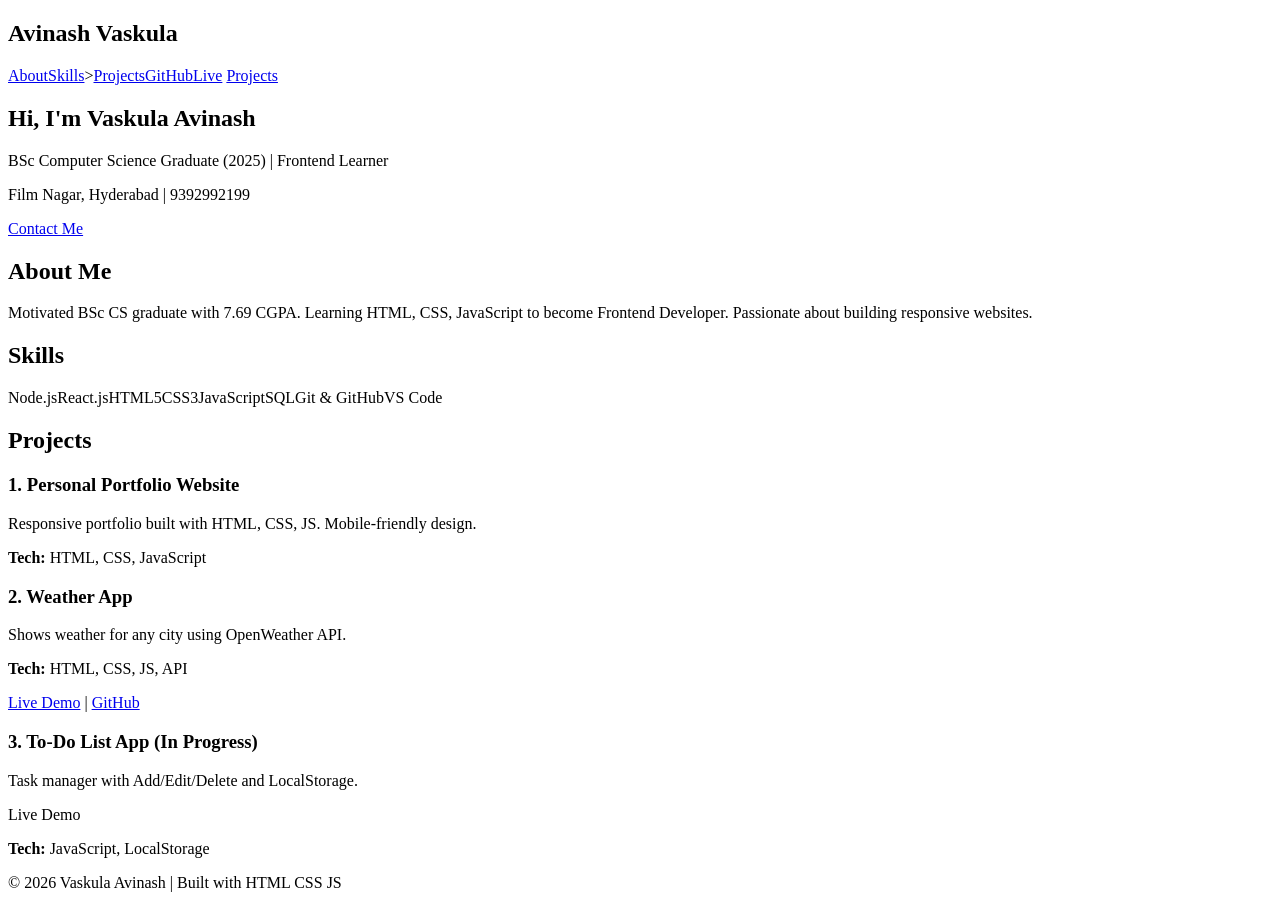
==== index.html @ 3b7293d8 "Create index.html" ====
<!doctype html>
<html lang="en">
  <head>
    <meta charset="UTF-8" />
    <meta name="viewport" content="width=device-width, initial-scale=1.0" />
    <title>Vaskula Avinash - Portfolio</title>
    <link rel="stylesheet" href="style.css" />
  </head>
  <body>
    <nav>
      <h2>Avinash Vaskula</h2>
      <div>
        <a href="#about">About</a><a href="#skills">Skills</a
        >><a href="#projects">Projects</a><a href="https://github.com/vaskulaavinash71-hue" target="_blank">GitHub</a><a href="https://portfolio93-delta.vercel.app" target="_blank">Live</a>
        <a href="#projects">Projects</a>
      </div>
    </nav>

    <section class="hero">
      <h1>Hi, I'm Vaskula Avinash</h1>
      <p>BSc Computer Science Graduate (2025) | Frontend Learner</p>
      <p>Film Nagar, Hyderabad | 9392992199</p>
      <a href="mailto:vaskulaavinash71@gmail.com" class="btn">Contact Me</a>
    </section>

    <section id="about">
      <h2>About Me</h2>
      <p>
        Motivated BSc CS graduate with 7.69 CGPA. Learning HTML, CSS, JavaScript
        to become Frontend Developer. Passionate about building responsive
        websites.
      </p>
    </section>

    <section id="skills">
      <h2>Skills</h2>
      <div class="skills-box">
        <span>Node.js</span><span>React.js</span><span>HTML5</span><span>CSS3</span><span>JavaScript</span
        ><span>SQL</span><span>Git & GitHub</span><span>VS Code</span>
      </div>
    </section>

    <section id="projects">
      <h2>Projects</h2>
      <div class="project-card">
        <h3>1. Personal Portfolio Website</h3>
        <p>
          Responsive portfolio built with HTML, CSS, JS. Mobile-friendly design.
        </p>
        <p><b>Tech:</b> HTML, CSS, JavaScript</p>
      </div>
      <div class="project-card">
        <h3>2. Weather App </h3>
        <p>Shows weather for any city using OpenWeather API.</p>
        <p><b>Tech:</b> HTML, CSS, JS, API</p>
         <a href="https://weather-app-lovat-rho-63.vercel.app/">Live Demo</a> | 
          <a href="https://github.com/vaskulaavinash71-hue/Weather--app">GitHub</a>
      </div>
      <div class="project-card">
        <h3>3. To-Do List App (In Progress)</h3>
        <p>Task manager with Add/Edit/Delete and LocalStorage.</p>
        <a https://to-dolist-blue-six.vercel.app/>Live Demo</a>
        <p><b>Tech:</b> JavaScript, LocalStorage</p>
      </div>
    </section>

    <footer>© 2026 Vaskula Avinash | Built with HTML CSS JS</footer>
    <script src="script.js"></script>
  </body>
</html>
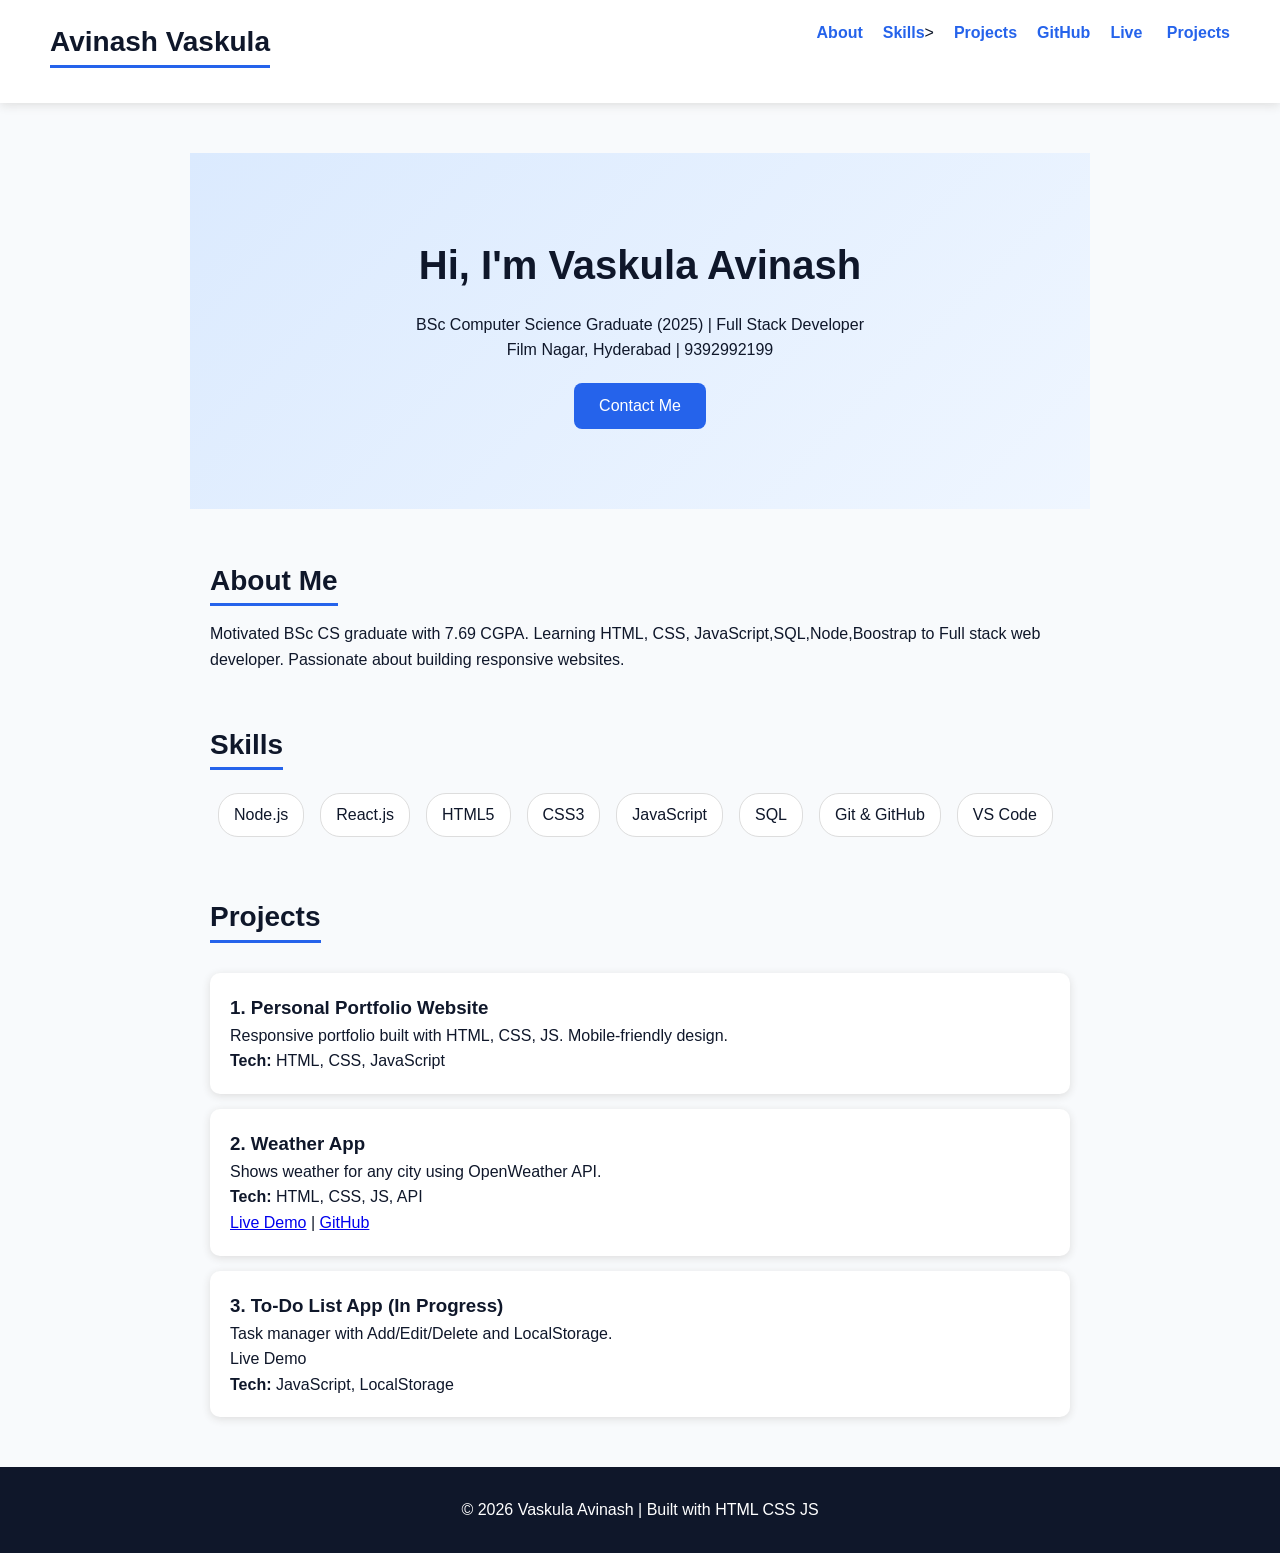
==== commit 1900613a: "Update index.html" ====
--- a/index.html
+++ b/index.html
@@ -18,7 +18,7 @@
 
     <section class="hero">
       <h1>Hi, I'm Vaskula Avinash</h1>
-      <p>BSc Computer Science Graduate (2025) | Frontend Learner</p>
+      <p>BSc Computer Science Graduate (2025) | Full Stack Developer</p>
       <p>Film Nagar, Hyderabad | 9392992199</p>
       <a href="mailto:vaskulaavinash71@gmail.com" class="btn">Contact Me</a>
     </section>
@@ -26,8 +26,8 @@
     <section id="about">
       <h2>About Me</h2>
       <p>
-        Motivated BSc CS graduate with 7.69 CGPA. Learning HTML, CSS, JavaScript
-        to become Frontend Developer. Passionate about building responsive
+        Motivated BSc CS graduate with 7.69 CGPA. Learning HTML, CSS, JavaScript,SQL,Node,Boostrap
+        to Full stack web developer. Passionate about building responsive
         websites.
       </p>
     </section>
--- a/style.css
+++ b/style.css
@@ -0,0 +1,84 @@
+* {
+  margin: 0;
+  padding: 0;
+  box-sizing: border-box;
+  font-family: Arial, sans-serif;
+}
+body {
+  background: #f8fafc;
+  color: #0f172a;
+  line-height: 1.6;
+}
+nav {
+  display: flex;
+  justify-content: space-between;
+  padding: 20px 50px;
+  background: white;
+  box-shadow: 0 2px 10px #ddd;
+}
+nav a {
+  margin-left: 20px;
+  text-decoration: none;
+  color: #2563eb;
+  font-weight: bold;
+}
+.hero {
+  text-align: center;
+  padding: 80px 20px;
+  background: linear-gradient(135deg, #dbeafe, #eff6ff);
+}
+.hero h1 {
+  font-size: 40px;
+  margin-bottom: 15px;
+}
+.btn {
+  display: inline-block;
+  margin-top: 20px;
+  padding: 10px 25px;
+  background: #2563eb;
+  color: white;
+  text-decoration: none;
+  border-radius: 8px;
+}
+section {
+  max-width: 900px;
+  margin: 50px auto;
+  padding: 0 20px;
+}
+h2 {
+  font-size: 28px;
+  margin-bottom: 15px;
+  border-bottom: 3px solid #2563eb;
+  display: inline-block;
+}
+.skills-box span {
+  display: inline-block;
+  background: white;
+  border: 1px solid #ddd;
+  padding: 8px 15px;
+  margin: 8px;
+  border-radius: 20px;
+}
+.project-card {
+  background: white;
+  padding: 20px;
+  margin: 15px 0;
+  border-radius: 10px;
+  box-shadow: 0 2px 8px #ddd;
+}
+footer {
+  text-align: center;
+  padding: 30px;
+  background: #0f172a;
+  color: white;
+  margin-top: 50px;
+}
+@media (max-width: 600px) {
+  nav {
+    flex-direction: column;
+    text-align: center;
+  }
+  .hero h1 {
+    font-size: 28px;
+  }
+}
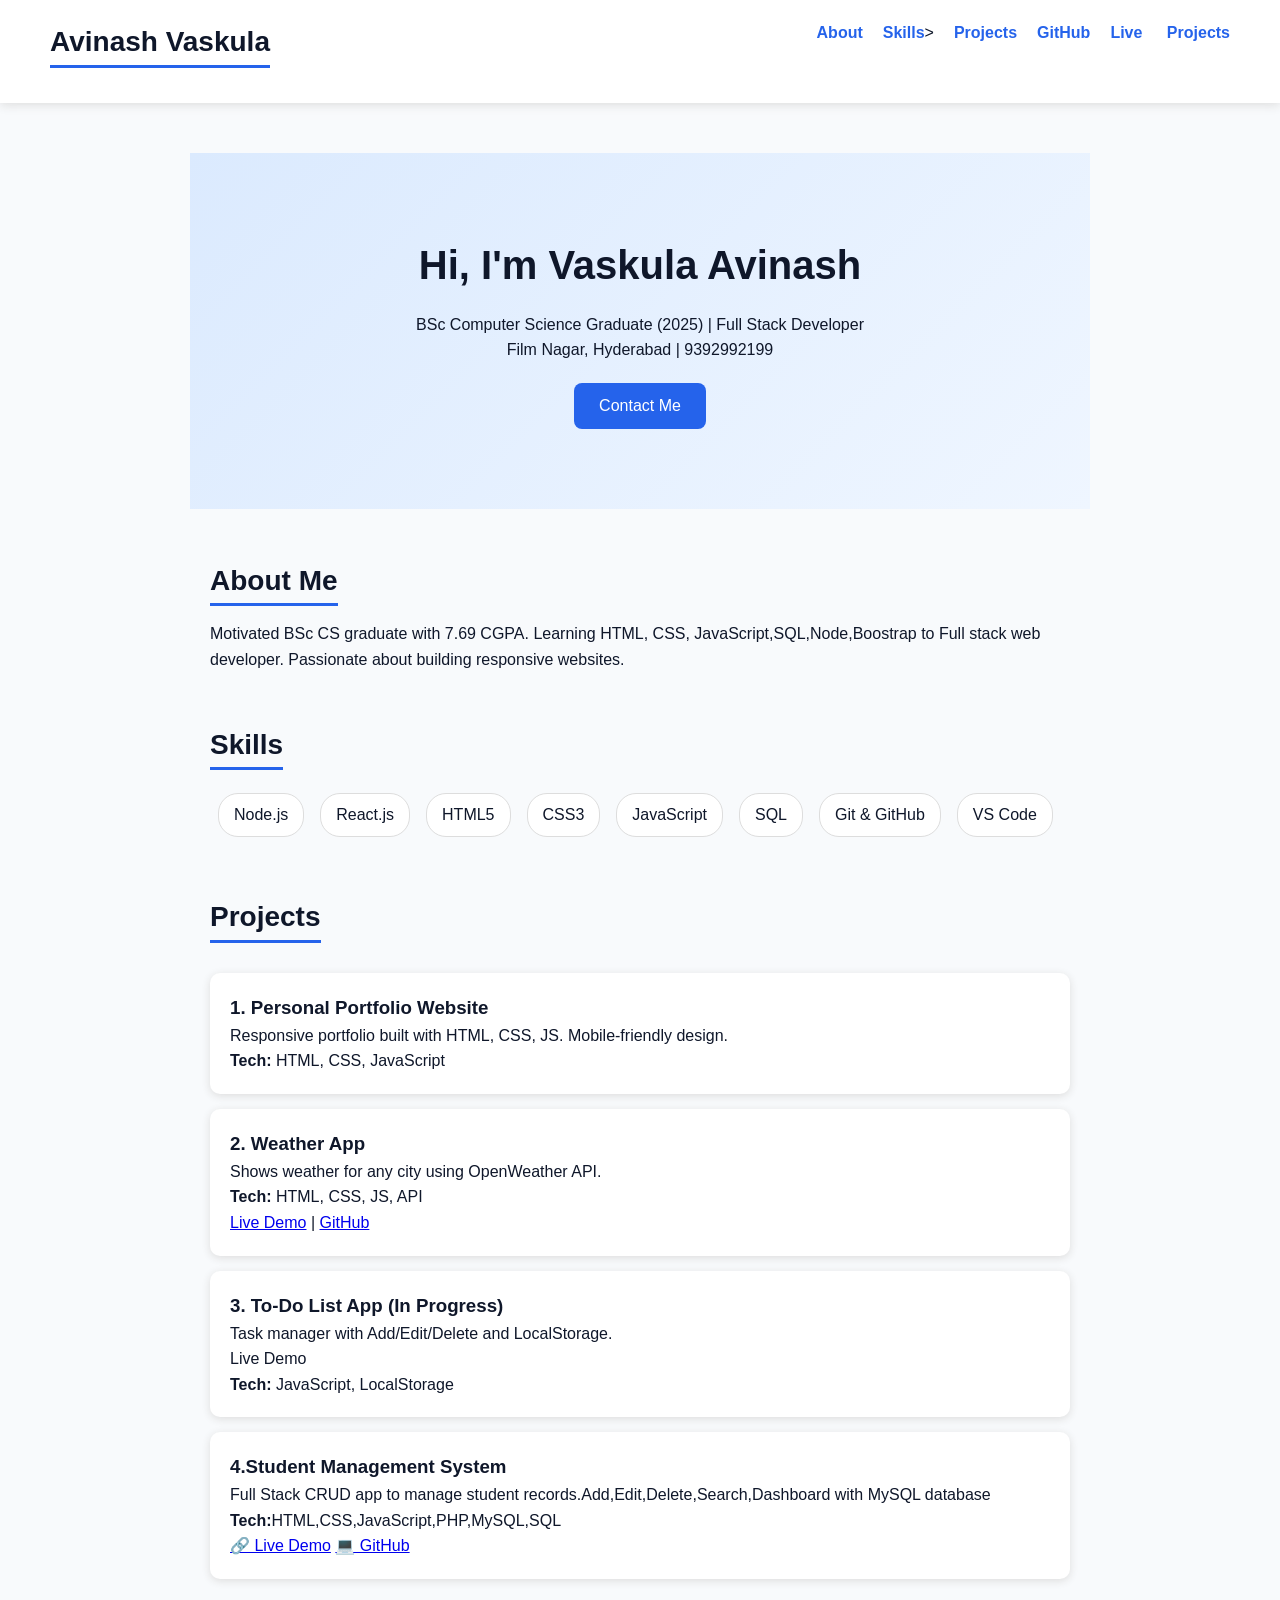
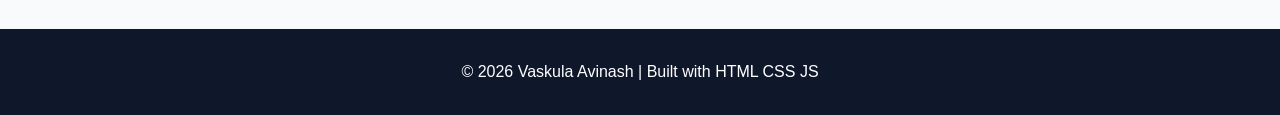
==== commit ffefb5be: "Update index.html" ====
--- a/index.html
+++ b/index.html
@@ -62,6 +62,13 @@
         <a https://to-dolist-blue-six.vercel.app/>Live Demo</a>
         <p><b>Tech:</b> JavaScript, LocalStorage</p>
       </div>
+      <div class="project-card">
+        <h3>4.Student Management System</h3>
+        <p>Full Stack CRUD app to manage student records.Add,Edit,Delete,Search,Dashboard with MySQL database</p>
+        <p><b>Tech:</b>HTML,CSS,JavaScript,PHP,MySQL,SQL</p>
+        <a href="https://student-management-system-umber-pi.vercel.app" target="_blank">🔗 Live Demo</a>
+        <a href="https://github.com/vaskulaavinash71-hue/Student-management-system" target="_blank">💻 GitHub</a>
+      </div>
     </section>
 
     <footer>© 2026 Vaskula Avinash | Built with HTML CSS JS</footer>
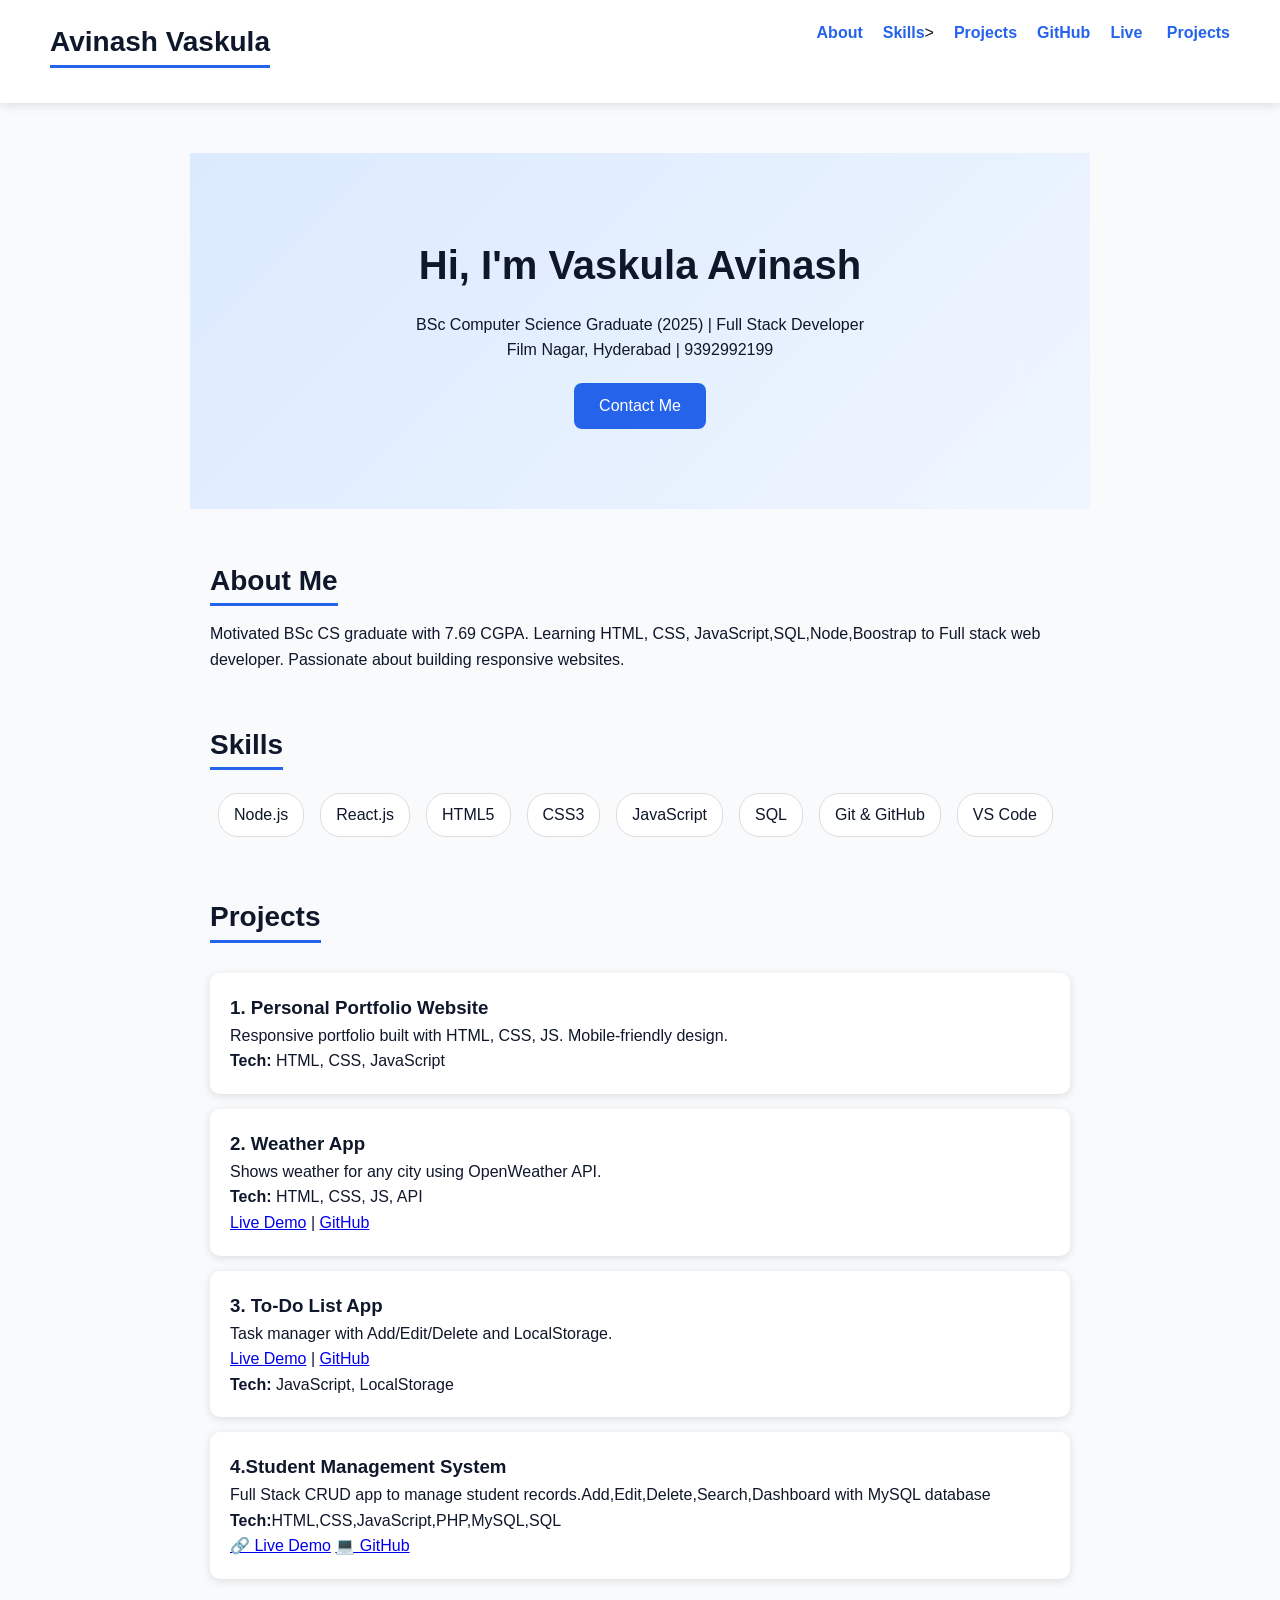
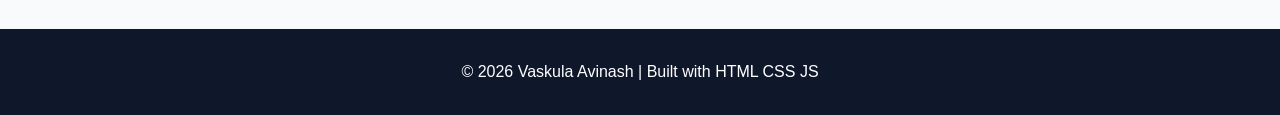
==== commit 46639731: "Update index.html" ====
--- a/index.html
+++ b/index.html
@@ -57,9 +57,10 @@
           <a href="https://github.com/vaskulaavinash71-hue/Weather--app">GitHub</a>
       </div>
       <div class="project-card">
-        <h3>3. To-Do List App (In Progress)</h3>
+        <h3>3. To-Do List App </h3>
         <p>Task manager with Add/Edit/Delete and LocalStorage.</p>
-        <a https://to-dolist-blue-six.vercel.app/>Live Demo</a>
+         <a href="https://to-do-list-i434.vercel.app" target="_blank">Live Demo</a> |
+         <a href="https://github.com/vaskulaavinash71-hue/To-do-list" target="_blank">GitHub</a>
         <p><b>Tech:</b> JavaScript, LocalStorage</p>
       </div>
       <div class="project-card">
